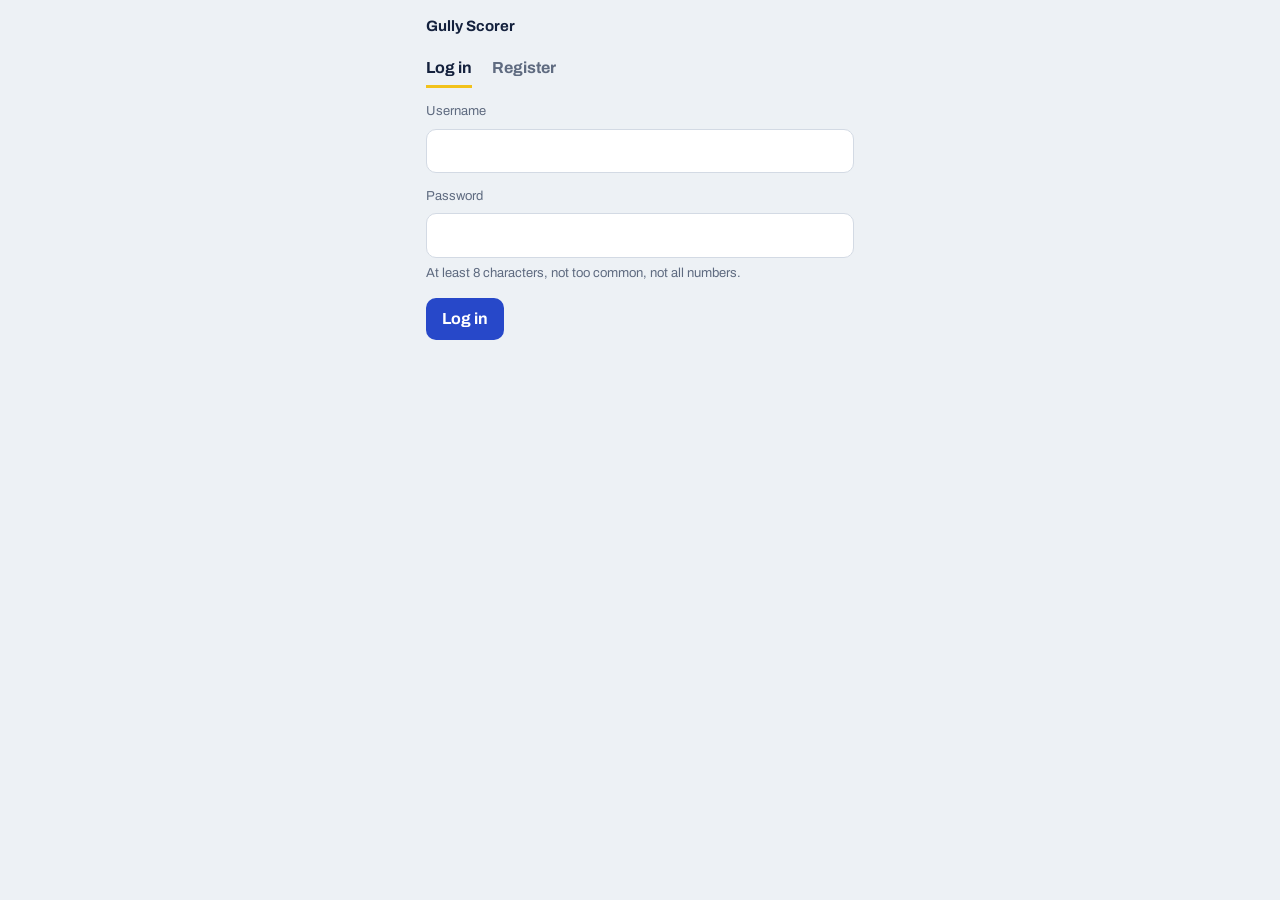
==== frontend/login.html @ ab2ecf96 "cricket scorcard" ====
<!doctype html>
<html lang="en">
<head>
<meta charset="utf-8">
<meta name="viewport" content="width=device-width, initial-scale=1, viewport-fit=cover">
<title>Gully Scorer - Log in</title>
<link rel="preconnect" href="https://fonts.googleapis.com">
<link rel="stylesheet" href="https://fonts.googleapis.com/css2?family=Archivo:wdth,wght@62..125,400..900&display=swap">
<link rel="stylesheet" href="css/style.css">
</head>
<body>
<main>
<div class="top"><h1>Gully Scorer</h1></div>
<div class="tabs" role="tablist">
  <button type="button" role="tab" id="t-login" aria-selected="true" onclick="setMode('login')">Log in</button>
  <button type="button" role="tab" id="t-register" aria-selected="false" onclick="setMode('register')">Register</button>
</div>
<form id="f">
  <div class="field"><label class="lbl" for="un">Username</label><input id="un" autocomplete="username" required minlength="3" autocapitalize="none"></div>
  <div class="field"><label class="lbl" for="pw">Password</label><input id="pw" type="password" required>
    <span class="lbl" id="hint" hidden style="margin-top:6px">At least 8 characters, not too common, not all numbers.</span></div>
  <p class="err" id="err" role="alert"></p>
  <button class="btn" type="submit" id="go">Log in</button>
</form>
</main>
<script src="js/config.js"></script>
<script src="js/auth.js"></script>
<script src="js/login.js"></script>
</body>
</html>
---- frontend/css/style.css ----
:root{box-sizing:border-box;padding-top:env(safe-area-inset-top,0px);padding-bottom:env(safe-area-inset-bottom,0px);
--bg:#edf1f5;--card:#fff;--ink:#14213d;--mute:#5f6b80;--line:#d3dae4;--blue:#2748c9;--onblue:#fff;--ball:#f2c21b;--onball:#14213d;--red:#c8322b}
@media(prefers-color-scheme:dark){:root:not([data-theme="light"]){--bg:#0f1626;--card:#18213a;--ink:#eaf0fb;--mute:#93a0ba;--line:#2b3757;--blue:#5b7cff;--onblue:#0f1626;--red:#ff6b62}}
:root[data-theme="dark"]{--bg:#0f1626;--card:#18213a;--ink:#eaf0fb;--mute:#93a0ba;--line:#2b3757;--blue:#5b7cff;--onblue:#0f1626;--red:#ff6b62}
html{scroll-padding-top:env(safe-area-inset-top,0px)}
*{box-sizing:border-box}
body{margin:0;background:var(--bg);color:var(--ink);font-family:Archivo,system-ui,sans-serif;line-height:1.4}
main{max-width:460px;margin:0 auto;padding:16px 16px 32px}
button{font:inherit;color:inherit;cursor:pointer}
button:focus-visible{outline:3px solid var(--blue);outline-offset:2px}
.top{display:flex;justify-content:space-between;align-items:baseline;gap:8px}
.top h1{font-size:15px;font-weight:700;margin:0}
.top span{font-size:13px;color:var(--mute)}
.hero{display:flex;align-items:flex-end;justify-content:space-between;gap:12px;padding:18px 0 14px;border-bottom:2px solid var(--ink)}
.score{font-size:clamp(76px,24vw,108px);font-weight:900;font-stretch:70%;line-height:.85;letter-spacing:-.02em}
.score i{font-style:normal;font-size:.55em;color:var(--mute);font-weight:700}
.meta{text-align:right;font-size:14px;color:var(--mute)}
.meta b{display:block;font-size:26px;font-stretch:80%;font-weight:800;color:var(--ink)}
.tabs{display:flex;gap:20px;margin:14px 0 4px}
.tabs button{background:none;border:0;border-bottom:3px solid transparent;padding:6px 0;font-weight:700;color:var(--mute)}
.tabs button[aria-selected="true"]{color:var(--ink);border-color:var(--ball)}
.sec{padding:12px 0;border-bottom:1px solid var(--line)}
.lbl{font-size:13px;color:var(--mute);margin-bottom:8px;display:block}
.chips{display:flex;flex-wrap:wrap;gap:6px}
.chip{min-width:36px;height:36px;padding:0 8px;border-radius:18px;border:1.5px solid var(--line);display:grid;place-items:center;font-weight:800;font-size:14px;background:var(--card)}
.chip.z{color:var(--mute)}.chip.f{background:var(--blue);color:var(--onblue);border-color:var(--blue)}
.chip.x{background:var(--ball);color:var(--onball);border-color:var(--ball)}.chip.w{background:var(--red);color:#fff;border-color:var(--red)}
.row{display:flex;justify-content:space-between;padding:5px 0;font-size:16px}
.row b{font-weight:800}.row .n{font-variant-numeric:tabular-nums}
.row.st span:first-child::after{content:" *";color:var(--blue);font-weight:900}
.hint{min-height:22px;font-size:13px;color:var(--mute);margin:12px 0 6px}
.mods,.pad,.wk{display:grid;gap:8px}
.mods{grid-template-columns:repeat(6,1fr);margin-bottom:8px}
.pad{grid-template-columns:repeat(3,1fr)}
.wk{grid-template-columns:repeat(3,1fr);margin-bottom:8px}
.mods button,.wk button{height:46px;padding:0 2px;border:1.5px solid var(--line);background:var(--card);border-radius:10px;font-weight:700;font-size:14px}
.mods button.on{background:var(--ink);color:var(--bg);border-color:var(--ink)}
.mods .wbtn{color:var(--red);border-color:var(--red)}.mods .wbtn.on{background:var(--red);color:#fff}
.wk button{border-color:var(--red);color:var(--red)}
.pad button{height:66px;border:1.5px solid var(--line);background:var(--card);border-radius:12px;font-size:28px;font-weight:800;font-stretch:80%}
.pad button.hi{background:var(--blue);color:var(--onblue);border-color:var(--blue)}
.pad button:active,.mods button:active{transform:scale(.97)}
button:disabled{opacity:.35;cursor:not-allowed}
.act{display:flex;justify-content:space-between;margin-top:16px}
.act button{background:none;border:0;font-weight:700;text-decoration:underline;padding:8px 0;color:var(--mute)}
.done{background:var(--ink);color:var(--bg);padding:12px 14px;border-radius:10px;margin:12px 0;font-weight:700}
.wrap{overflow-x:auto}
table{width:100%;border-collapse:collapse;font-size:15px;margin-bottom:8px}
th{font-size:12px;color:var(--mute);font-weight:600;text-align:right;padding:6px 4px;border-bottom:1px solid var(--line)}
td{padding:7px 4px;text-align:right;border-bottom:1px solid var(--line);font-variant-numeric:tabular-nums}
th:first-child,td:first-child{text-align:left}
td small{display:block;color:var(--mute);font-size:12px}
h2{font-size:15px;margin:18px 0 4px}
a{color:var(--blue);font-weight:700}
.chase{font-weight:700;padding:10px 0 0;min-height:10px}
.wk button.on{background:var(--red);color:#fff}
.opts{display:grid;grid-template-columns:repeat(3,1fr);gap:8px;margin-bottom:8px}
.opts button{height:46px;border:1.5px solid var(--line);background:var(--card);border-radius:10px;font-weight:700;font-size:14px}
.err{color:var(--red);font-weight:700}
.btn{display:inline-block;padding:10px 16px;border-radius:10px;text-decoration:none;border:0;font-weight:700;background:var(--blue);color:var(--onblue)}
.link{background:none;border:0;font-weight:700;text-decoration:underline;padding:8px 0;color:var(--mute)}
.mrow{display:block;padding:12px 0;border-bottom:1px solid var(--line);text-decoration:none;color:var(--ink)}
.mrow small{display:block;color:var(--mute);font-weight:400}
.field{margin:14px 0}.field input,.field select,.field textarea{width:100%;padding:10px;border:1.5px solid var(--line);border-radius:10px;background:var(--card);font:inherit;color:inherit}
.field textarea{margin-top:8px}
.live-dot{color:var(--red);font-weight:800;font-size:12px}
input:focus-visible,select:focus-visible,textarea:focus-visible,a:focus-visible{outline:3px solid var(--blue);outline-offset:2px}

.xi{font-size:15px;margin:16px 0 4px}
.pl{display:grid;grid-template-columns:24px 1fr 134px;gap:8px;align-items:center;margin-bottom:8px}
.pl .no{font-weight:800;color:var(--mute);text-align:right;font-variant-numeric:tabular-nums}
.pl input,.pl select{margin:0;min-height:44px}


/* ---------- motion ---------- */
@keyframes rise{from{opacity:0;transform:translateY(12px)}to{opacity:1;transform:none}}
@keyframes fade{from{opacity:0}to{opacity:1}}
@keyframes swap{from{opacity:0;transform:translateY(6px)}to{opacity:1;transform:none}}
@keyframes pop{0%{transform:scale(.3);opacity:0}65%{transform:scale(1.2);opacity:1}100%{transform:scale(1)}}
@keyframes bump{0%{transform:scale(1)}35%{transform:scale(1.14);color:var(--blue)}100%{transform:scale(1)}}
@keyframes pulse{0%,100%{opacity:1}50%{opacity:.25}}
@keyframes shake{0%,100%{transform:none}25%{transform:translateX(-4px)}75%{transform:translateX(4px)}}
@keyframes spin{to{transform:rotate(360deg)}}
@keyframes burst{0%{transform:translate(-50%,-30%) scale(.5);opacity:0}20%{transform:translate(-50%,-50%) scale(1.1);opacity:1}75%{transform:translate(-50%,-50%) scale(1);opacity:1}100%{transform:translate(-50%,-75%) scale(1);opacity:0}}
@keyframes toast{0%{transform:translate(-50%,-20px);opacity:0}10%,85%{transform:translate(-50%,0);opacity:1}100%{transform:translate(-50%,-10px);opacity:0}}

body{transition:opacity .18s ease}body.leaving{opacity:0}
main{animation:rise .45s cubic-bezier(.2,.7,.2,1) both}
form>*{animation:rise .45s cubic-bezier(.2,.7,.2,1) both}
form>*:nth-child(2){animation-delay:.05s}form>*:nth-child(3){animation-delay:.1s}form>*:nth-child(4){animation-delay:.15s}
form>*:nth-child(5){animation-delay:.2s}form>*:nth-child(6){animation-delay:.25s}form>*:nth-child(n+7){animation-delay:.3s}
.wrap{animation:fade .5s .1s both}
.mrow{animation:rise .45s cubic-bezier(.2,.7,.2,1) both;animation-delay:calc(var(--i,0)*45ms);transition:transform .2s ease,background-color .2s ease}
.done{animation:rise .5s cubic-bezier(.2,.7,.2,1) both}
.err:not(:empty){animation:rise .3s ease both}
.live-dot{animation:pulse 1.2s ease-in-out infinite}
#view.swap{animation:swap .3s ease both}

button,.btn,.chip,input,select{transition:transform .12s ease,background-color .2s ease,color .2s ease,border-color .2s ease,box-shadow .2s ease,opacity .2s ease,filter .2s ease}
button:not(:disabled):active,.btn:active{transform:scale(.97)}
.tabs button{transition:color .2s ease,border-color .2s ease}
input:focus,select:focus{border-color:var(--blue);box-shadow:0 0 0 3px color-mix(in srgb,var(--blue) 25%,transparent)}
@media(hover:hover){
  .btn:hover{filter:brightness(1.1);transform:translateY(-1px);box-shadow:0 5px 14px color-mix(in srgb,var(--blue) 35%,transparent)}
  .mrow:hover{transform:translateX(5px);background:color-mix(in srgb,var(--blue) 7%,transparent)}
  .pad button:hover,.opts button:hover,.mods button:hover,.wk button:hover{transform:translateY(-2px);box-shadow:0 4px 10px rgba(0,0,0,.14)}
  .tabs button:hover{color:var(--ink)}
}
.score{transform-origin:left bottom}.score.bump{animation:bump .5s ease}
.chip.fresh{animation:pop .45s cubic-bezier(.2,1.4,.4,1)}
.btn.busy{opacity:.75;pointer-events:none}
.btn.busy::after{content:"";display:inline-block;width:12px;height:12px;margin-left:8px;border:2px solid currentColor;border-right-color:transparent;border-radius:50%;animation:spin .7s linear infinite;vertical-align:-2px}

/* team picker: delete button + sliding new-team form */
.selrow{display:flex;gap:10px;align-items:center}
.selrow select{width:auto;flex:1 1 0;min-width:0}
.del{flex:none;height:44px;padding:0 12px;border:1.5px solid var(--red);color:var(--red);background:transparent;border-radius:10px;font-weight:700;font-size:13px}
.del[hidden]{display:none}
.del.armed{background:var(--red);color:#fff;animation:shake .35s ease}
.reveal{display:grid;grid-template-rows:0fr;opacity:0;transition:grid-template-rows .4s cubic-bezier(.2,.7,.2,1),opacity .3s ease}
.reveal.open{grid-template-rows:1fr;opacity:1}
.reveal>.inner{overflow:hidden;min-height:0;padding:0 2px}
.reveal.open .pl{animation:rise .35s cubic-bezier(.2,.7,.2,1) both;animation-delay:calc(var(--i,0)*30ms)}

/* floating messages */
.toast{position:fixed;top:calc(env(safe-area-inset-top,0px) + 14px);left:50%;max-width:90vw;z-index:20;background:var(--ink);color:var(--bg);padding:10px 16px;border-radius:12px;font-weight:700;font-size:14px;box-shadow:0 8px 24px rgba(0,0,0,.25);animation:toast 3.2s ease both}
.burst{position:fixed;left:50%;top:38%;z-index:30;pointer-events:none;padding:.05em .4em;border-radius:.2em;font-size:clamp(44px,16vw,84px);font-weight:900;font-stretch:70%;letter-spacing:.02em;box-shadow:0 10px 40px rgba(0,0,0,.35);animation:burst 1.4s ease both}
.burst.four{background:var(--blue);color:var(--onblue)}.burst.six{background:var(--ball);color:var(--onball)}.burst.wk{background:var(--red);color:#fff}

@media(prefers-reduced-motion:reduce){*,*::before,*::after{transition:none!important;animation:none!important}}
.mods .wbtn:last-child{font-size:12px;line-height:1.1}

.livebar{display:flex;gap:10px;align-items:center;margin:12px 0}
.act .del{background:none;border:0;color:var(--red);font-weight:700;text-decoration:underline;padding:8px 0}
.act .del.armed{background:var(--red);color:#fff;text-decoration:none;padding:8px 12px;border-radius:10px}
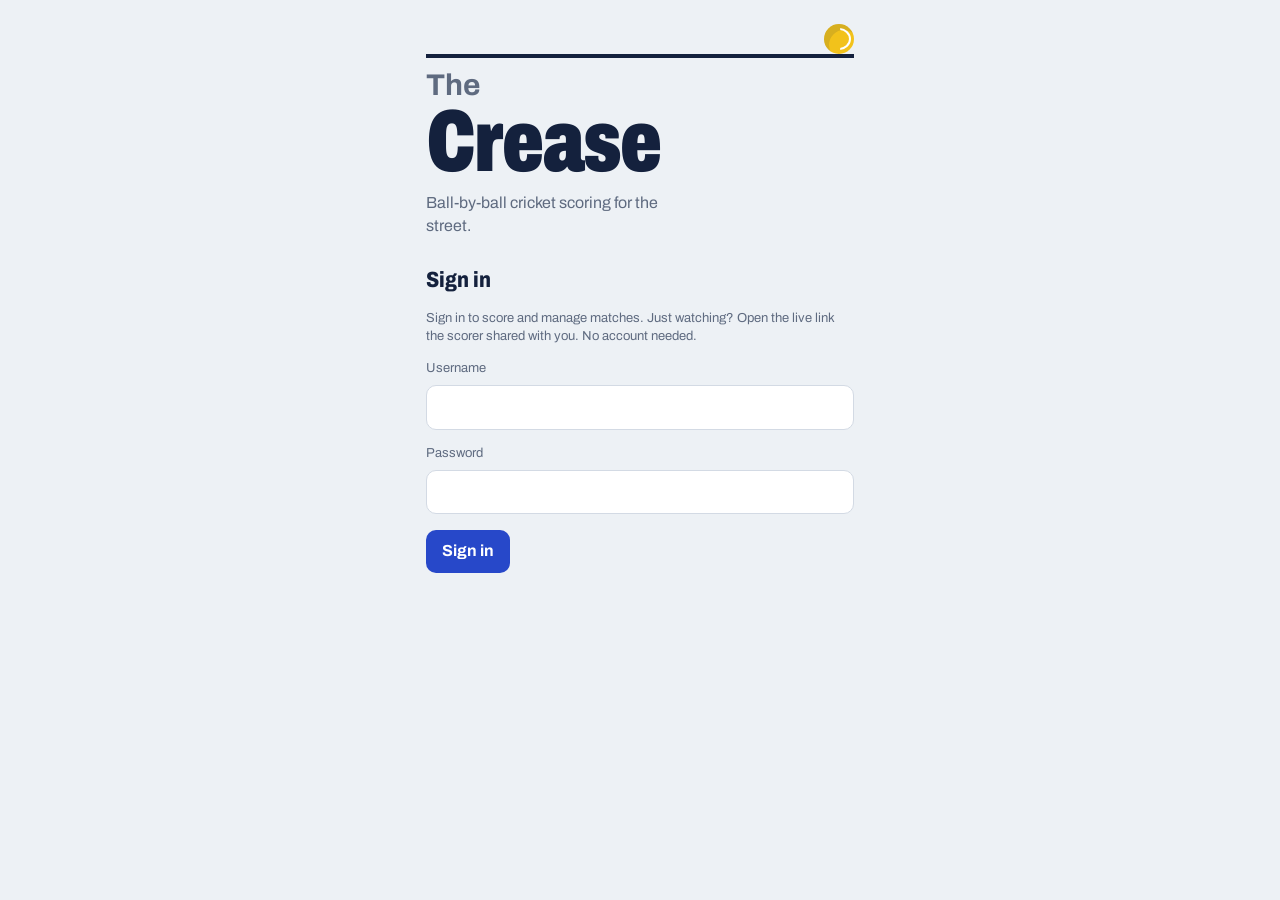
==== commit 7b3ed64a: "add login system" ====
--- a/frontend/login.html
+++ b/frontend/login.html
@@ -3,28 +3,30 @@
 <head>
 <meta charset="utf-8">
 <meta name="viewport" content="width=device-width, initial-scale=1, viewport-fit=cover">
-<title>Gully Scorer - Log in</title>
+<title>Sign in</title>
 <link rel="preconnect" href="https://fonts.googleapis.com">
 <link rel="stylesheet" href="https://fonts.googleapis.com/css2?family=Archivo:wdth,wght@62..125,400..900&display=swap">
 <link rel="stylesheet" href="css/style.css">
+<script src="js/theme.js"></script>
 </head>
 <body>
 <main>
-<div class="top"><h1>Gully Scorer</h1></div>
-<div class="tabs" role="tablist">
-  <button type="button" role="tab" id="t-login" aria-selected="true" onclick="setMode('login')">Log in</button>
-  <button type="button" role="tab" id="t-register" aria-selected="false" onclick="setMode('register')">Register</button>
+<div class="brand">
+  <div class="pitch" aria-hidden="true"><span class="ball"></span><span class="line"></span></div>
+  <h1 aria-label="The Crease"><span class="the" aria-hidden="true">The</span><span class="word" aria-hidden="true"><span style="--i:0">C</span><span style="--i:1">r</span><span style="--i:2">e</span><span style="--i:3">a</span><span style="--i:4">s</span><span style="--i:5">e</span></span></h1>
+  <p>Ball-by-ball cricket scoring for the street.</p>
 </div>
-<form id="f">
-  <div class="field"><label class="lbl" for="un">Username</label><input id="un" autocomplete="username" required minlength="3" autocapitalize="none"></div>
-  <div class="field"><label class="lbl" for="pw">Password</label><input id="pw" type="password" required>
-    <span class="lbl" id="hint" hidden style="margin-top:6px">At least 8 characters, not too common, not all numbers.</span></div>
+<h2 id="title" class="ltitle">Sign in</h2>
+<p class="lbl" id="sub">Sign in to score and manage matches. Just watching? Open the live link the scorer shared with you. No account needed.</p>
+<form id="f" autocomplete="on">
+  <div class="field"><label class="lbl" for="u">Username</label><input id="u" name="username" autocomplete="username" required></div>
+  <div class="field"><label class="lbl" for="p">Password</label><input id="p" name="password" type="password" autocomplete="current-password" required></div>
+  <div class="field" id="p2box" hidden><label class="lbl" for="p2">Repeat password</label><input id="p2" type="password" autocomplete="new-password"></div>
   <p class="err" id="err" role="alert"></p>
-  <button class="btn" type="submit" id="go">Log in</button>
+  <button class="btn" type="submit" id="go">Sign in</button>
 </form>
 </main>
 <script src="js/config.js"></script>
-<script src="js/auth.js"></script>
 <script src="js/login.js"></script>
 </body>
 </html>
--- a/frontend/css/style.css
+++ b/frontend/css/style.css
@@ -30,10 +30,10 @@
 .row.st span:first-child::after{content:" *";color:var(--blue);font-weight:900}
 .hint{min-height:22px;font-size:13px;color:var(--mute);margin:12px 0 6px}
 .mods,.pad,.wk{display:grid;gap:8px}
-.mods{grid-template-columns:repeat(6,1fr);margin-bottom:8px}
+.mods{grid-template-columns:repeat(5,1fr);margin-bottom:8px}
 .pad{grid-template-columns:repeat(3,1fr)}
 .wk{grid-template-columns:repeat(3,1fr);margin-bottom:8px}
-.mods button,.wk button{height:46px;padding:0 2px;border:1.5px solid var(--line);background:var(--card);border-radius:10px;font-weight:700;font-size:14px}
+.mods button,.wk button{height:46px;border:1.5px solid var(--line);background:var(--card);border-radius:10px;font-weight:700;font-size:14px}
 .mods button.on{background:var(--ink);color:var(--bg);border-color:var(--ink)}
 .mods .wbtn{color:var(--red);border-color:var(--red)}.mods .wbtn.on{background:var(--red);color:#fff}
 .wk button{border-color:var(--red);color:var(--red)}
@@ -51,6 +51,7 @@
 th:first-child,td:first-child{text-align:left}
 td small{display:block;color:var(--mute);font-size:12px}
 h2{font-size:15px;margin:18px 0 4px}
+@media(prefers-reduced-motion:reduce){*{transition:none!important}}
 a{color:var(--blue);font-weight:700}
 .chase{font-weight:700;padding:10px 0 0;min-height:10px}
 .wk button.on{background:var(--red);color:#fff}
@@ -71,65 +72,188 @@
 .pl .no{font-weight:800;color:var(--mute);text-align:right;font-variant-numeric:tabular-nums}
 .pl input,.pl select{margin:0;min-height:44px}
 
-
-/* ---------- motion ---------- */
-@keyframes rise{from{opacity:0;transform:translateY(12px)}to{opacity:1;transform:none}}
+.brand{padding:36px 0 22px}
+.brand h1{font-size:clamp(60px,19vw,88px);font-weight:900;font-stretch:70%;line-height:.88;letter-spacing:-.02em;margin:14px 0 12px}
+.brand p{color:var(--mute);margin:0;max-width:30ch}
+.ball{display:block;width:44px;height:44px;border-radius:50%;background:var(--ball);position:relative;box-shadow:inset -5px -6px 0 rgba(20,33,61,.12)}
+.ball::before{content:"";position:absolute;inset:6px 4px;border:2.5px solid #fff;border-radius:50%;clip-path:inset(0 55% 0 0)}
+.menu{margin-top:8px}
+.big{display:block;padding:18px;border:1.5px solid var(--line);background:var(--card);border-radius:14px;text-decoration:none;color:var(--ink);margin-bottom:10px}
+.big b{display:block;font-size:24px;font-weight:800;font-stretch:80%}
+.big small{display:block;color:var(--mute);font-weight:400;margin-top:2px}
+.big.primary{background:var(--blue);border-color:var(--blue);color:var(--onblue)}
+.big.primary small{color:inherit;opacity:.85}
+.livecard{border:1.5px solid var(--red);border-radius:14px;padding:14px;margin-bottom:10px;background:var(--card)}
+.livecard .go{color:var(--blue);font-weight:700;margin-top:6px}
+.navrow{font-size:13px;margin-bottom:8px}
+
+/* Start-screen title animation: the crease line is drawn, a ball rolls along it, then the name drops in */
+.pitch{position:relative;height:34px;margin-bottom:6px}
+.pitch .line{position:absolute;left:0;right:0;bottom:0;height:4px;background:var(--ink);transform-origin:left;animation:draw .9s .1s both ease-out}
+.pitch .ball{position:absolute;bottom:4px;left:0;width:30px;height:30px;animation:roll 1.1s .1s both cubic-bezier(.3,.6,.4,1)}
+.pitch .ball::before{inset:4px 3px}
+.brand h1 .the{display:block;font-size:.34em;font-stretch:100%;font-weight:700;letter-spacing:0;color:var(--mute);margin-bottom:.15em;animation:fade .5s .9s both}
+.brand h1 .word span{display:inline-block;animation:drop .55s cubic-bezier(.2,.9,.3,1.25) both;animation-delay:calc(1s + var(--i) * 70ms)}
+.brand p{animation:fade .6s 1.7s both}
+@keyframes draw{from{transform:scaleX(0)}to{transform:scaleX(1)}}
+@keyframes roll{from{left:0;transform:rotate(0)}to{left:calc(100% - 30px);transform:rotate(900deg)}}
+@keyframes drop{from{opacity:0;transform:translateY(-.45em)}to{opacity:1;transform:none}}
 @keyframes fade{from{opacity:0}to{opacity:1}}
-@keyframes swap{from{opacity:0;transform:translateY(6px)}to{opacity:1;transform:none}}
-@keyframes pop{0%{transform:scale(.3);opacity:0}65%{transform:scale(1.2);opacity:1}100%{transform:scale(1)}}
-@keyframes bump{0%{transform:scale(1)}35%{transform:scale(1.14);color:var(--blue)}100%{transform:scale(1)}}
-@keyframes pulse{0%,100%{opacity:1}50%{opacity:.25}}
-@keyframes shake{0%,100%{transform:none}25%{transform:translateX(-4px)}75%{transform:translateX(4px)}}
-@keyframes spin{to{transform:rotate(360deg)}}
-@keyframes burst{0%{transform:translate(-50%,-30%) scale(.5);opacity:0}20%{transform:translate(-50%,-50%) scale(1.1);opacity:1}75%{transform:translate(-50%,-50%) scale(1);opacity:1}100%{transform:translate(-50%,-75%) scale(1);opacity:0}}
-@keyframes toast{0%{transform:translate(-50%,-20px);opacity:0}10%,85%{transform:translate(-50%,0);opacity:1}100%{transform:translate(-50%,-10px);opacity:0}}
-
-body{transition:opacity .18s ease}body.leaving{opacity:0}
-main{animation:rise .45s cubic-bezier(.2,.7,.2,1) both}
-form>*{animation:rise .45s cubic-bezier(.2,.7,.2,1) both}
-form>*:nth-child(2){animation-delay:.05s}form>*:nth-child(3){animation-delay:.1s}form>*:nth-child(4){animation-delay:.15s}
-form>*:nth-child(5){animation-delay:.2s}form>*:nth-child(6){animation-delay:.25s}form>*:nth-child(n+7){animation-delay:.3s}
-.wrap{animation:fade .5s .1s both}
-.mrow{animation:rise .45s cubic-bezier(.2,.7,.2,1) both;animation-delay:calc(var(--i,0)*45ms);transition:transform .2s ease,background-color .2s ease}
-.done{animation:rise .5s cubic-bezier(.2,.7,.2,1) both}
-.err:not(:empty){animation:rise .3s ease both}
-.live-dot{animation:pulse 1.2s ease-in-out infinite}
-#view.swap{animation:swap .3s ease both}
-
-button,.btn,.chip,input,select{transition:transform .12s ease,background-color .2s ease,color .2s ease,border-color .2s ease,box-shadow .2s ease,opacity .2s ease,filter .2s ease}
-button:not(:disabled):active,.btn:active{transform:scale(.97)}
-.tabs button{transition:color .2s ease,border-color .2s ease}
-input:focus,select:focus{border-color:var(--blue);box-shadow:0 0 0 3px color-mix(in srgb,var(--blue) 25%,transparent)}
-@media(hover:hover){
-  .btn:hover{filter:brightness(1.1);transform:translateY(-1px);box-shadow:0 5px 14px color-mix(in srgb,var(--blue) 35%,transparent)}
-  .mrow:hover{transform:translateX(5px);background:color-mix(in srgb,var(--blue) 7%,transparent)}
-  .pad button:hover,.opts button:hover,.mods button:hover,.wk button:hover{transform:translateY(-2px);box-shadow:0 4px 10px rgba(0,0,0,.14)}
-  .tabs button:hover{color:var(--ink)}
-}
-.score{transform-origin:left bottom}.score.bump{animation:bump .5s ease}
-.chip.fresh{animation:pop .45s cubic-bezier(.2,1.4,.4,1)}
-.btn.busy{opacity:.75;pointer-events:none}
-.btn.busy::after{content:"";display:inline-block;width:12px;height:12px;margin-left:8px;border:2px solid currentColor;border-right-color:transparent;border-radius:50%;animation:spin .7s linear infinite;vertical-align:-2px}
-
-/* team picker: delete button + sliding new-team form */
-.selrow{display:flex;gap:10px;align-items:center}
-.selrow select{width:auto;flex:1 1 0;min-width:0}
-.del{flex:none;height:44px;padding:0 12px;border:1.5px solid var(--red);color:var(--red);background:transparent;border-radius:10px;font-weight:700;font-size:13px}
-.del[hidden]{display:none}
-.del.armed{background:var(--red);color:#fff;animation:shake .35s ease}
-.reveal{display:grid;grid-template-rows:0fr;opacity:0;transition:grid-template-rows .4s cubic-bezier(.2,.7,.2,1),opacity .3s ease}
-.reveal.open{grid-template-rows:1fr;opacity:1}
-.reveal>.inner{overflow:hidden;min-height:0;padding:0 2px}
-.reveal.open .pl{animation:rise .35s cubic-bezier(.2,.7,.2,1) both;animation-delay:calc(var(--i,0)*30ms)}
-
-/* floating messages */
-.toast{position:fixed;top:calc(env(safe-area-inset-top,0px) + 14px);left:50%;max-width:90vw;z-index:20;background:var(--ink);color:var(--bg);padding:10px 16px;border-radius:12px;font-weight:700;font-size:14px;box-shadow:0 8px 24px rgba(0,0,0,.25);animation:toast 3.2s ease both}
-.burst{position:fixed;left:50%;top:38%;z-index:30;pointer-events:none;padding:.05em .4em;border-radius:.2em;font-size:clamp(44px,16vw,84px);font-weight:900;font-stretch:70%;letter-spacing:.02em;box-shadow:0 10px 40px rgba(0,0,0,.35);animation:burst 1.4s ease both}
-.burst.four{background:var(--blue);color:var(--onblue)}.burst.six{background:var(--ball);color:var(--onball)}.burst.wk{background:var(--red);color:#fff}
-
-@media(prefers-reduced-motion:reduce){*,*::before,*::after{transition:none!important;animation:none!important}}
-.mods .wbtn:last-child{font-size:12px;line-height:1.1}
-
-.livebar{display:flex;gap:10px;align-items:center;margin:12px 0}
-.act .del{background:none;border:0;color:var(--red);font-weight:700;text-decoration:underline;padding:8px 0}
-.act .del.armed{background:var(--red);color:#fff;text-decoration:none;padding:8px 12px;border-radius:10px}
+@media(prefers-reduced-motion:reduce){.pitch *,.brand h1 span,.brand p{animation:none!important}}
+
+.ver{margin-top:28px;font-size:12px;color:var(--mute);text-align:center}
+
+.mwrap{display:flex;align-items:center;gap:10px;border-bottom:1px solid var(--line)}
+.mwrap .mrow{flex:1;border-bottom:0}
+.del{background:none;border:1.5px solid var(--red);color:var(--red);border-radius:10px;padding:8px 12px;font-weight:700;min-height:40px}
+
+/* ---- home page v3 ---- */
+.board{background:#14213d;color:#fff;border:1px solid #2b3757;border-radius:16px;padding:18px;margin:6px 0 10px}
+.bhead{display:flex;align-items:center;gap:8px;font-size:12px;font-weight:800;letter-spacing:.08em}
+.pulse{width:9px;height:9px;border-radius:50%;background:#ff5a4f;animation:pulse 1.4s infinite}
+@keyframes pulse{from{box-shadow:0 0 0 0 rgba(255,90,79,.65)}to{box-shadow:0 0 0 10px rgba(255,90,79,0)}}
+.bsub{margin-left:auto;font-weight:400;letter-spacing:0;color:#aab6d3}
+.bteams{margin-top:12px;color:#cdd6ec;font-weight:600}
+.bscore{display:flex;align-items:baseline;gap:6px;margin-top:2px}
+.bscore .n{font-size:76px;font-weight:900;font-stretch:70%;line-height:1}
+.bscore .w{font-size:38px;font-weight:700;color:#aab6d3;font-stretch:70%}
+.bscore .ov{margin-left:auto;text-align:right;color:#aab6d3;font-size:14px;line-height:1.35}
+.bline{margin-top:6px;font-weight:700;color:var(--ball)}
+.bact{display:flex;gap:14px;align-items:center;margin-top:16px}
+.bbtn{flex:1;text-align:center;background:var(--ball);color:#14213d;border-radius:10px;padding:13px 16px;font-weight:800;text-decoration:none}
+.blink{color:#fff;font-weight:700}
+.more{display:block;margin-top:12px;color:#aab6d3;font-size:13px}
+.numbers{display:grid;grid-template-columns:repeat(4,1fr);border-top:2px solid var(--ink);border-bottom:1px solid var(--line);margin:18px 0 16px}
+.numbers div{padding:12px 4px;text-align:center;border-left:1px solid var(--line)}
+.numbers div:first-child{border-left:0}
+.numbers b{display:block;font-size:32px;font-weight:900;font-stretch:72%;line-height:1.1;font-variant-numeric:tabular-nums}
+.numbers small{color:var(--mute);font-size:12px}
+.tiles{display:grid;grid-template-columns:repeat(3,1fr);gap:10px;margin:0 0 6px}
+.tile{display:flex;flex-direction:column;gap:10px;padding:14px;border:1.5px solid var(--line);border-radius:14px;background:var(--card);text-decoration:none;color:var(--ink);font-weight:800}
+.tile svg{width:26px;height:26px;stroke:var(--blue);fill:none;stroke-width:2;stroke-linecap:round;stroke-linejoin:round}
+.sech{display:flex;justify-content:space-between;align-items:baseline;margin-top:24px;border-bottom:1px solid var(--line)}
+.sech h2{margin:0 0 6px}.sech a{font-size:13px}
+.perf{display:grid;grid-template-columns:1fr 1fr;gap:12px;padding-top:10px}
+.perf small{display:block;color:var(--mute);font-size:12px}
+.perf b{display:block;font-size:22px;font-stretch:80%;font-weight:800}
+.perf span{color:var(--mute);font-size:13px}
+.steps{margin-top:18px}.steps ol{margin:6px 0 0;padding-left:20px}.steps li{margin:0 0 10px;color:var(--mute)}.steps li b{color:var(--ink)}
+@media(prefers-reduced-motion:reduce){.pulse{animation:none}}
+
+/* ---- interactive home ---- */
+.themebtn{position:absolute;right:0;top:78px;z-index:2;width:42px;height:42px;border-radius:50%;border:1.5px solid var(--line);background:var(--card);display:grid;place-items:center;color:var(--ink)}
+.themebtn svg{width:20px;height:20px;stroke:currentColor;fill:none;stroke-width:2;stroke-linecap:round;stroke-linejoin:round}
+.themebtn .sun{display:none}
+:root[data-theme="dark"] .themebtn .sun{display:block}
+:root[data-theme="dark"] .themebtn .moon{display:none}
+.brand{position:relative}
+.js .rv{opacity:0;transform:translateY(16px);transition:opacity .5s ease,transform .5s ease}
+.js .rv.in{opacity:1;transform:none}
+.tile,.big,.accbtn{transition:transform .15s ease,border-color .15s ease,box-shadow .15s ease}
+.tile:hover,.big:hover{transform:translateY(-2px);border-color:var(--blue);box-shadow:0 6px 16px rgba(20,33,61,.12)}
+.tile:active,.big:active,.bbtn:active{transform:scale(.97)}
+.bscore .n.tick{animation:tick .7s ease}
+@keyframes tick{0%{transform:scale(1);color:#fff}30%{transform:scale(1.18);color:var(--ball)}100%{transform:scale(1);color:#fff}}
+.acc{border-bottom:1px solid var(--line)}
+.accbtn{position:relative;display:block;width:100%;text-align:left;background:none;border:0;padding:12px 28px 12px 0}
+.accbtn b{display:block}
+.accbtn small{display:block;color:var(--mute);font-weight:400}
+.chev{position:absolute;right:4px;top:20px;width:9px;height:9px;border-right:2.5px solid var(--mute);border-bottom:2.5px solid var(--mute);transform:rotate(45deg);transition:transform .25s}
+.acc.open .chev{transform:rotate(-135deg);top:24px}
+.accbody{display:grid;grid-template-rows:0fr;transition:grid-template-rows .3s ease}
+.acc.open .accbody{grid-template-rows:1fr}
+.accin{overflow:hidden;min-height:0}
+.acc.open .accin{padding-bottom:12px}
+.mini{padding:8px 0 4px;border-top:1px dashed var(--line)}
+.mrw{display:flex;justify-content:space-between;gap:10px;font-size:14px;padding:2px 0;font-variant-numeric:tabular-nums}
+.mrw span:first-child{color:var(--mute)}
+.fulllink{display:inline-block;margin-top:6px;font-size:14px}
+.seg{display:inline-flex;margin:12px 0 4px;border:1.5px solid var(--line);border-radius:10px;overflow:hidden}
+.seg button{background:var(--card);border:0;padding:8px 18px;font-weight:700;color:var(--mute)}
+.seg button[aria-selected="true"]{background:var(--ink);color:var(--bg)}
+.lb{list-style:none;margin:0;padding:0}
+.lb li{display:grid;grid-template-columns:24px 1fr auto;gap:2px 10px;align-items:center;padding:9px 0;border-bottom:1px solid var(--line)}
+.lb .rk{font-weight:900;color:var(--mute);font-stretch:75%;font-size:20px}
+.lb .nm{font-weight:700}.lb .nm small{display:block;color:var(--mute);font-weight:400;font-size:12px}
+.lb .vl{text-align:right;font-variant-numeric:tabular-nums}.lb .vl b{font-size:20px}
+.lb .bar{grid-column:2/4;height:5px;background:var(--line);border-radius:3px;overflow:hidden}
+.lb .bar u{display:block;height:100%;width:0;background:var(--blue);border-radius:3px;transition:width .8s cubic-bezier(.2,.8,.2,1)}
+.lb .none{display:block;color:var(--mute)}
+@media(prefers-reduced-motion:reduce){.js .rv{opacity:1;transform:none;transition:none}.bscore .n.tick{animation:none}.lb .bar u,.accbody,.chev{transition:none}}
+
+/* ---- virtual toss ---- */
+.toss .seg button:disabled{opacity:.5}
+.coinwrap{display:grid;place-items:center;height:160px;perspective:700px;margin:8px 0}
+.coinbox{width:104px;height:104px}
+.coinbox.up{animation:tossup 1.8s cubic-bezier(.3,.7,.4,1)}
+@keyframes tossup{0%{transform:translateY(0) scale(1)}45%{transform:translateY(-64px) scale(1.22)}100%{transform:translateY(0) scale(1)}}
+.coin{width:100%;height:100%;position:relative;transform-style:preserve-3d;transition:transform 1.8s cubic-bezier(.25,.6,.3,1)}
+.coin .face{position:absolute;inset:0;border-radius:50%;display:grid;place-items:center;backface-visibility:hidden;-webkit-backface-visibility:hidden;
+  font-weight:900;font-size:46px;font-stretch:75%;color:#14213d;border:5px solid #c79d12;box-shadow:inset 0 0 0 4px rgba(255,255,255,.35),0 6px 14px rgba(20,33,61,.25)}
+.coin .h{background:radial-gradient(circle at 35% 30%,#ffe27a,#f2c21b 60%,#d9a90f)}
+.coin .t{background:radial-gradient(circle at 35% 30%,#eef2fc,#bcc9e8 60%,#9aaad4);border-color:#7f8fba;transform:rotateY(180deg)}
+.tossline{font-size:18px;margin:12px 0 6px}
+#tossres .seg{margin:4px 0 0}
+#tossres .link{display:block}
+@media(prefers-reduced-motion:reduce){.coin{transition:none}.coinbox.up{animation:none}}
+/* ---- teams: manage players ---- */
+.team .accbtn small{display:block}
+.plist{list-style:none;margin:0;padding:0}
+.plist li{display:flex;justify-content:space-between;align-items:center;gap:10px;padding:8px 0;border-top:1px dashed var(--line)}
+.plist small{display:block;color:var(--mute);font-size:12px;font-weight:400}
+.del.sm{min-height:34px;padding:4px 10px;font-size:13px}
+
+.mods.four{grid-template-columns:repeat(4,1fr)}
+.mods.two{grid-template-columns:1fr 1fr}
+.mods.two .wbtn{height:46px}
+.delteam{margin-top:8px}
+
+/* ---- one match at a time ---- */
+.warn{border:1.5px solid var(--red);border-radius:14px;padding:14px;margin:6px 0 10px;background:var(--card)}
+.warn b{display:block;color:var(--red);margin-bottom:2px}
+.warn span{color:var(--mute);display:block}
+.wact{display:flex;gap:12px;align-items:center;margin-top:12px}
+.bbtn2{background:var(--blue);color:var(--onblue);border-radius:10px;padding:10px 14px;font-weight:800;text-decoration:none}
+button.big{width:100%;text-align:left;font:inherit;cursor:pointer}
+button.big b{font:inherit;font-size:24px;font-weight:800;font-stretch:80%}
+.big.end{border-color:var(--red)}.big.end b{color:var(--red)}
+.btn:disabled{opacity:.4;cursor:not-allowed}
+
+/* ---- boundary celebration ---- */
+.boom{position:fixed;inset:0;pointer-events:none;display:grid;place-items:center;z-index:50;overflow:hidden}
+.boom::before{content:"";position:absolute;inset:0;animation:bflash 1s ease-out both}
+.boom.b4::before{background:radial-gradient(circle,rgba(39,72,201,.35),transparent 62%)}
+.boom.b6::before{background:radial-gradient(circle,rgba(242,194,27,.5),transparent 62%)}
+.boom .bt{position:relative;font-size:clamp(76px,28vw,128px);font-weight:900;font-stretch:70%;letter-spacing:-.02em;color:#fff;
+  -webkit-text-stroke:3px #14213d;paint-order:stroke fill;text-shadow:0 6px 0 rgba(20,33,61,.3);animation:bpop 1.5s cubic-bezier(.2,.9,.3,1.3) both}
+.boom.b4 .bt{color:#6c86ff}.boom.b6 .bt{color:#f2c21b}
+.boom i{position:absolute;left:50%;top:50%;width:11px;height:11px;border-radius:3px;background:#f2c21b;animation:bburst 1.1s .12s cubic-bezier(.1,.8,.3,1) both}
+.boom i:nth-child(3n+1){background:#6c86ff}.boom i:nth-child(3n+2){background:#ff5a4f}
+.boom .bball{position:absolute;width:34px;height:34px;border-radius:50%;background:radial-gradient(circle at 35% 30%,#ffe27a,#f2c21b 65%,#d9a90f)}
+.boom.b4 .bball{bottom:24%;left:-50px;animation:bslide 1s .05s ease-out both}
+.boom.b6 .bball{bottom:28%;left:18%;animation:bfly 1.3s .05s cubic-bezier(.25,.6,.4,1) both}
+@keyframes bpop{0%{transform:scale(.25) rotate(-10deg);opacity:0}22%{transform:scale(1.18) rotate(3deg);opacity:1}42%{transform:scale(1) rotate(0)}80%{opacity:1}100%{transform:scale(1.08);opacity:0}}
+@keyframes bflash{0%{opacity:0}20%{opacity:1}100%{opacity:0}}
+@keyframes bburst{0%{opacity:1;transform:translate(-50%,-50%) rotate(var(--a)) translateY(0) scale(1)}100%{opacity:0;transform:translate(-50%,-50%) rotate(var(--a)) translateY(calc(-1 * var(--d))) scale(.5)}}
+@keyframes bslide{to{left:calc(100% + 50px);transform:rotate(1080deg)}}
+@keyframes bfly{0%{transform:translate(0,0) scale(1)}100%{transform:translate(45vw,-85vh) scale(.25)}}
+@media(prefers-reduced-motion:reduce){.boom i,.boom .bball{display:none}.boom .bt{animation:bfade 1.2s both}.boom::before{animation:none}}
+@keyframes bfade{0%,100%{opacity:0}15%,70%{opacity:1}}
+.mods button{white-space:nowrap;padding:0 2px;font-size:13px}
+
+/* ---- sign in ---- */
+.who{font-size:13px;color:var(--mute);margin:2px 0 8px;display:flex;gap:8px;align-items:center;min-height:30px}
+.who .link{padding:4px 0}
+
+/* ---- account control, top right ---- */
+.authbar{display:flex;justify-content:flex-end;align-items:center;gap:10px;min-height:44px;margin-bottom:2px}
+.authbar .uname{font-size:13px;color:var(--mute);max-width:42vw;overflow:hidden;text-overflow:ellipsis;white-space:nowrap}
+.pill{display:inline-flex;align-items:center;min-height:38px;padding:0 14px;border:1.5px solid var(--line);border-radius:999px;background:var(--card);color:var(--ink);font-weight:700;font-size:13px;text-decoration:none}
+.pill:hover{border-color:var(--blue)}
+.authbar .themebtn{position:static;width:38px;height:38px}
+.brand{padding-top:8px}
+
+html.gate body{visibility:hidden}
+
+.ltitle{font-size:22px;font-weight:800;font-stretch:85%;margin:6px 0 4px}
+#sub{margin-bottom:4px}
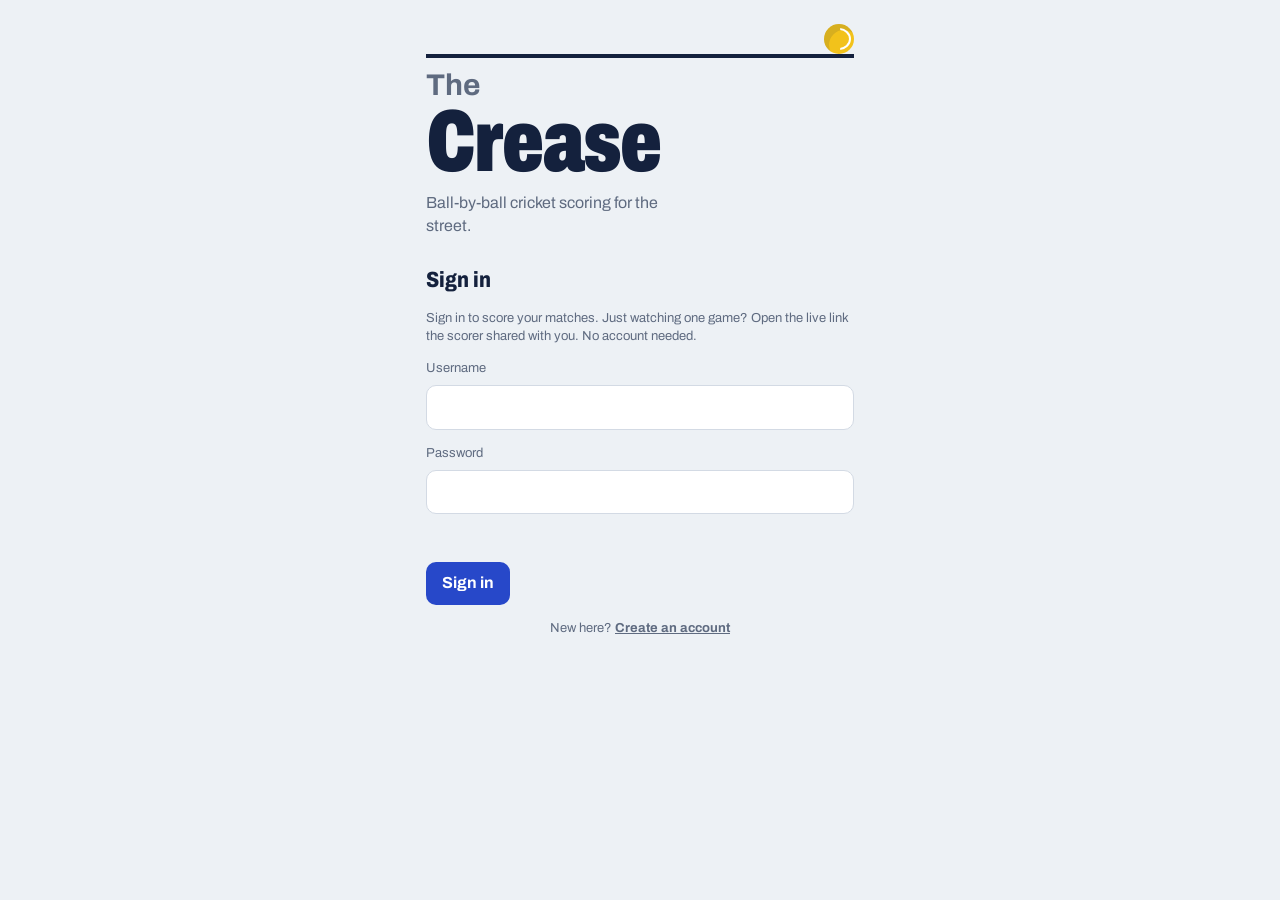
==== commit a13b9ec8: "Update cricket scoring features" ====
--- a/frontend/login.html
+++ b/frontend/login.html
@@ -22,9 +22,11 @@
   <div class="field"><label class="lbl" for="u">Username</label><input id="u" name="username" autocomplete="username" required></div>
   <div class="field"><label class="lbl" for="p">Password</label><input id="p" name="password" type="password" autocomplete="current-password" required></div>
   <div class="field" id="p2box" hidden><label class="lbl" for="p2">Repeat password</label><input id="p2" type="password" autocomplete="new-password"></div>
+  <p class="ok" id="ok" role="status"></p>
   <p class="err" id="err" role="alert"></p>
   <button class="btn" type="submit" id="go">Sign in</button>
 </form>
+<p class="lbl swap" id="swapbox"><span id="swaptxt"></span> <a href="#" id="swap"></a></p>
 </main>
 <script src="js/config.js"></script>
 <script src="js/login.js"></script>
--- a/frontend/css/style.css
+++ b/frontend/css/style.css
@@ -257,3 +257,42 @@
 
 .ltitle{font-size:22px;font-weight:800;font-stretch:85%;margin:6px 0 4px}
 #sub{margin-bottom:4px}
+
+.ok{color:var(--green,#1a9d5a);font-weight:700;min-height:1em}
+.swap{margin-top:14px;text-align:center}
+.swap a{color:inherit;font-weight:700}
+
+.rules{border:1.5px solid var(--line);border-radius:14px;padding:10px 14px;background:var(--card)}
+.rules summary{cursor:pointer;margin:0;font-weight:700}
+.chk{display:flex;gap:10px;align-items:flex-start;margin-top:10px;font-size:14px}
+.chk input{width:22px;height:22px;flex:none;margin-top:2px}
+
+.sync{font-size:13px;margin:8px 0 0;min-height:0}
+.sync:empty{display:none}
+.sync.warn{background:var(--card);border:1.5px solid var(--ball);border-radius:10px;padding:8px 12px}
+.sync.bad{background:var(--card);border:1.5px solid var(--red);border-radius:10px;padding:8px 12px}
+.sync.ok{color:var(--mute)}
+.fh{background:var(--ball);color:var(--onball);border-radius:10px;padding:10px 14px;margin:12px 0 0;font-weight:700}
+.potm{display:grid;gap:2px;background:var(--card);border:1.5px solid var(--line);border-radius:12px;padding:12px 14px;margin:10px 0}
+.potm b{font-size:20px}.potm small{color:var(--mute)}
+.sumlist{margin:8px 0 0;padding-left:20px;color:var(--mute);font-size:14px;line-height:1.6}
+.share{margin:22px 0 8px;border:1.5px solid var(--line);border-radius:14px;background:var(--card)}
+.share summary{cursor:pointer;padding:12px 14px;font-weight:700}
+.sharebody{padding:0 14px 14px;display:grid;gap:12px}
+.shbtns{display:flex;gap:8px;flex-wrap:wrap}
+.qrbox{display:grid;justify-items:center;gap:6px}
+.qrbox svg{width:176px;height:176px;background:#fff;border-radius:8px}
+#cardout{display:grid;gap:8px;justify-items:start}
+#cardout img{width:100%;max-width:420px;border-radius:10px;border:1px solid var(--line)}
+a.pill{text-decoration:none;display:inline-flex;align-items:center}
+.chart{width:100%;height:auto;display:block;margin:6px 0 2px}
+.cbar{fill:var(--blue)}.clab{font-size:9px;fill:var(--mute)}.caxis,.cgrid{stroke:var(--line);stroke-width:1}
+.cwk{fill:var(--red)}.cline{fill:none;stroke-width:2.5;stroke-linejoin:round;stroke-linecap:round}
+.cline.c0{stroke:var(--blue)}.cline.c1{stroke:var(--ball)}
+.ckeys{display:flex;gap:14px;flex-wrap:wrap;font-size:12px;color:var(--mute);margin-top:4px}
+.ckey{display:inline-flex;align-items:center;gap:6px}.sw{width:14px;height:4px;border-radius:2px;display:inline-block}
+.sw.c0{background:var(--blue)}.sw.c1{background:var(--ball)}.dot{width:8px;height:8px;border-radius:50%;background:var(--red);display:inline-block}
+.ovlist{display:grid;gap:10px;margin:8px 0}
+.ovrow{border-bottom:1px solid var(--line);padding-bottom:8px}
+.ovh{display:flex;gap:10px;align-items:baseline;justify-content:space-between;margin-bottom:6px;font-size:14px}
+.ovh span{color:var(--mute);flex:1}.ovh .n{flex:none;color:var(--ink);font-weight:800}
